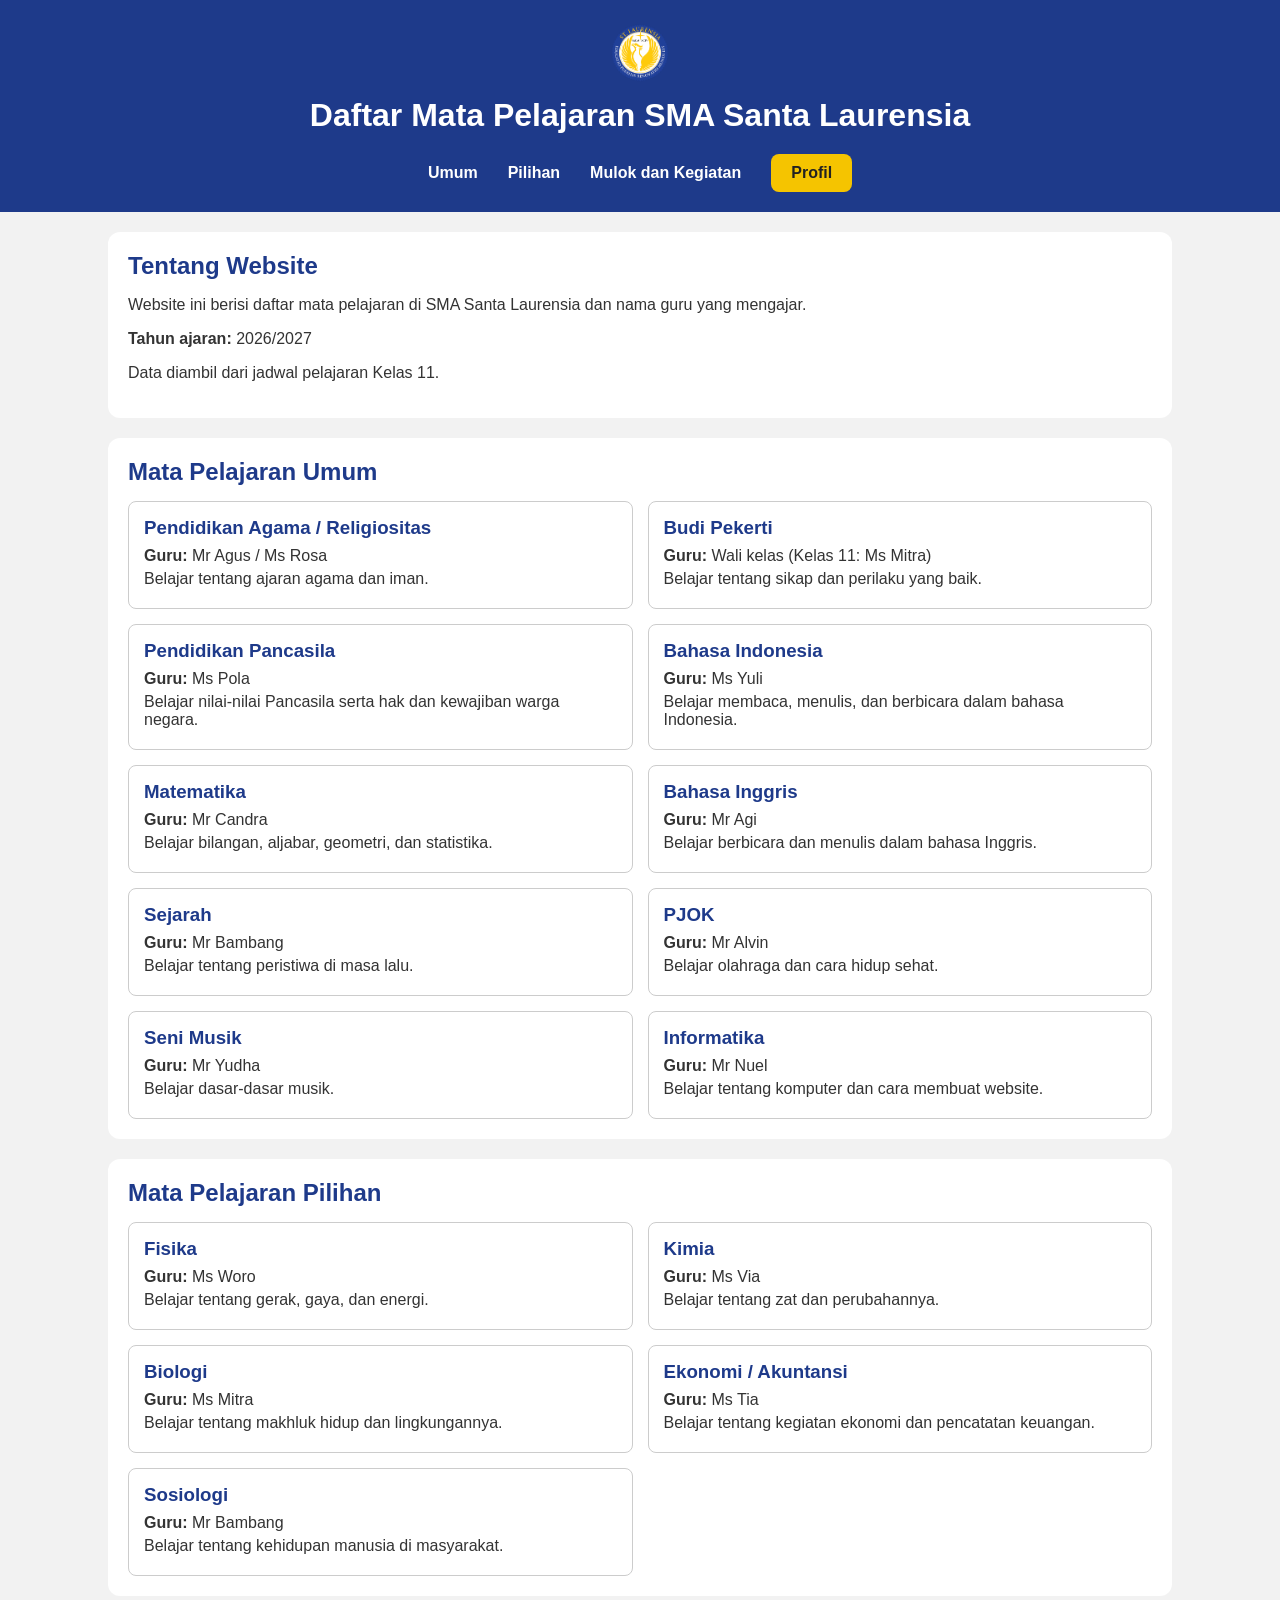
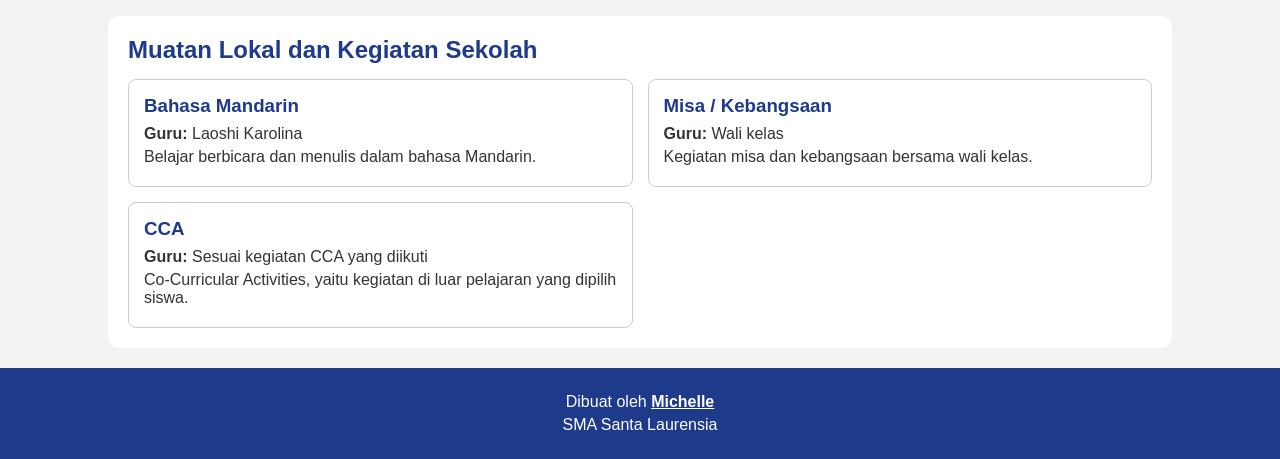
==== beranda.html @ 153747e9 "Halaman login dipisah dari isi website" ====
<!DOCTYPE html>
<html lang="id">
<head>
    <meta charset="UTF-8">
    <meta name="viewport" content="width=device-width, initial-scale=1.0">
    <title>Daftar Mata Pelajaran SMA Santa Laurensia</title>
    <link rel="icon" type="image/png" href="images/logo.png">
    <link rel="stylesheet" href="style.css">
</head>
<body>

    <header>
        <img src="images/logo.png" alt="Logo SMA Santa Laurensia" width="60" height="63">
        <h1>Daftar Mata Pelajaran SMA Santa Laurensia</h1>
        <nav>
            <a href="#umum">Umum</a>
            <a href="#pilihan">Pilihan</a>
            <a href="#kegiatan">Mulok dan Kegiatan</a>
            <a class="m-tombol" href="cv1.html">Profil</a>
        </nav>
    </header>

    <main>

        <section>
            <h2>Tentang Website</h2>
            <p>Website ini berisi daftar mata pelajaran di SMA Santa Laurensia dan nama guru yang mengajar.</p>
            <p><b>Tahun ajaran:</b> 2026/2027</p>
            <p>Data diambil dari jadwal pelajaran Kelas 11.</p>
        </section>

        <section id="umum">
            <h2>Mata Pelajaran Umum</h2>
            <div class="m-daftar">
                <div>
                    <h3>Pendidikan Agama / Religiositas</h3>
                    <p><b>Guru:</b> Mr Agus / Ms Rosa</p>
                    <p>Belajar tentang ajaran agama dan iman.</p>
                </div>
                <div>
                    <h3>Budi Pekerti</h3>
                    <p><b>Guru:</b> Wali kelas (Kelas 11: Ms Mitra)</p>
                    <p>Belajar tentang sikap dan perilaku yang baik.</p>
                </div>
                <div>
                    <h3>Pendidikan Pancasila</h3>
                    <p><b>Guru:</b> Ms Pola</p>
                    <p>Belajar nilai-nilai Pancasila serta hak dan kewajiban warga negara.</p>
                </div>
                <div>
                    <h3>Bahasa Indonesia</h3>
                    <p><b>Guru:</b> Ms Yuli</p>
                    <p>Belajar membaca, menulis, dan berbicara dalam bahasa Indonesia.</p>
                </div>
                <div>
                    <h3>Matematika</h3>
                    <p><b>Guru:</b> Mr Candra</p>
                    <p>Belajar bilangan, aljabar, geometri, dan statistika.</p>
                </div>
                <div>
                    <h3>Bahasa Inggris</h3>
                    <p><b>Guru:</b> Mr Agi</p>
                    <p>Belajar berbicara dan menulis dalam bahasa Inggris.</p>
                </div>
                <div>
                    <h3>Sejarah</h3>
                    <p><b>Guru:</b> Mr Bambang</p>
                    <p>Belajar tentang peristiwa di masa lalu.</p>
                </div>
                <div>
                    <h3>PJOK</h3>
                    <p><b>Guru:</b> Mr Alvin</p>
                    <p>Belajar olahraga dan cara hidup sehat.</p>
                </div>
                <div>
                    <h3>Seni Musik</h3>
                    <p><b>Guru:</b> Mr Yudha</p>
                    <p>Belajar dasar-dasar musik.</p>
                </div>
                <div>
                    <h3>Informatika</h3>
                    <p><b>Guru:</b> Mr Nuel</p>
                    <p>Belajar tentang komputer dan cara membuat website.</p>
                </div>
            </div>
        </section>

        <section id="pilihan">
            <h2>Mata Pelajaran Pilihan</h2>
            <div class="m-daftar">
                <div>
                    <h3>Fisika</h3>
                    <p><b>Guru:</b> Ms Woro</p>
                    <p>Belajar tentang gerak, gaya, dan energi.</p>
                </div>
                <div>
                    <h3>Kimia</h3>
                    <p><b>Guru:</b> Ms Via</p>
                    <p>Belajar tentang zat dan perubahannya.</p>
                </div>
                <div>
                    <h3>Biologi</h3>
                    <p><b>Guru:</b> Ms Mitra</p>
                    <p>Belajar tentang makhluk hidup dan lingkungannya.</p>
                </div>
                <div>
                    <h3>Ekonomi / Akuntansi</h3>
                    <p><b>Guru:</b> Ms Tia</p>
                    <p>Belajar tentang kegiatan ekonomi dan pencatatan keuangan.</p>
                </div>
                <div>
                    <h3>Sosiologi</h3>
                    <p><b>Guru:</b> Mr Bambang</p>
                    <p>Belajar tentang kehidupan manusia di masyarakat.</p>
                </div>
            </div>
        </section>

        <section id="kegiatan">
            <h2>Muatan Lokal dan Kegiatan Sekolah</h2>
            <div class="m-daftar">
                <div>
                    <h3>Bahasa Mandarin</h3>
                    <p><b>Guru:</b> Laoshi Karolina</p>
                    <p>Belajar berbicara dan menulis dalam bahasa Mandarin.</p>
                </div>
                <div>
                    <h3>Misa / Kebangsaan</h3>
                    <p><b>Guru:</b> Wali kelas</p>
                    <p>Kegiatan misa dan kebangsaan bersama wali kelas.</p>
                </div>
                <div>
                    <h3>CCA</h3>
                    <p><b>Guru:</b> Sesuai kegiatan CCA yang diikuti</p>
                    <p>Co-Curricular Activities, yaitu kegiatan di luar pelajaran yang dipilih siswa.</p>
                </div>
            </div>
        </section>

    </main>

    <footer>
        <p>Dibuat oleh <a href="cv1.html">Michelle</a></p>
        <p>SMA Santa Laurensia</p>
    </footer>

</body>
</html>
---- style.css ----
body {
    margin: 0;
    font-family: Arial, sans-serif;
    background-color: #f2f2f2;
    color: #333333;
}

header, footer {
    background-color: #1e3a8a;
    color: white;
    text-align: center;
    padding: 20px;
}

header h1 {
    font-size: 32px;
    margin: 10px 0 20px 0;
}

nav {
    display: flex;
    justify-content: center;
    align-items: center;
    gap: 30px;
}

nav a {
    color: white;
    font-weight: bold;
    text-decoration: none;
}

nav a:hover {
    color: #f5c400;
}

.m-tombol {
    display: block;
    background-color: #f5c400;
    color: #222222;
    font-weight: bold;
    text-align: center;
    text-decoration: none;
    padding: 10px 20px;
    border-radius: 8px;
}

.m-tombol:hover {
    background-color: #dba800;
    color: #222222;
}

main section {
    background-color: white;
    width: 80%;
    margin: 20px auto;
    padding: 20px;
    border-radius: 12px;
}

section h2 {
    color: #1e3a8a;
    margin: 0 0 15px 0;
}

.m-daftar {
    display: grid;
    grid-template-columns: 1fr 1fr;
    gap: 15px;
}

.m-daftar div {
    border: 1px solid #cccccc;
    border-radius: 8px;
    padding: 15px;
}

.m-daftar h3 {
    color: #1e3a8a;
    margin: 0 0 8px 0;
}

.m-daftar p {
    margin: 5px 0;
}

footer p {
    margin: 5px 0;
}

footer a {
    color: white;
    font-weight: bold;
}

.m-masuk {
    padding: 120px 0;
}

.m-login {
    background-color: white;
    width: 340px;
    margin: 0 auto;
    padding: 30px;
    border: 1px solid #cccccc;
    border-radius: 12px;
}

.m-login img {
    display: block;
    margin: 0 auto;
}

.m-login h2 {
    text-align: center;
    margin: 10px 0 20px 0;
}

.m-login p {
    font-weight: bold;
    margin: 15px 0 5px 0;
}

.m-login input {
    width: 93%;
    padding: 10px 3%;
    border: 1px solid #cccccc;
    border-radius: 8px;
    font-size: 15px;
}

.m-login .m-ingat {
    display: flex;
    align-items: center;
    gap: 8px;
    font-weight: normal;
    margin: 15px 0 20px 0;
}

.m-ingat input {
    width: 16px;
    height: 16px;
    margin: 0;
    padding: 0;
}

@media (max-width: 700px) {
    header h1 {
        font-size: 24px;
    }

    nav {
        display: grid;
        gap: 12px;
    }

    .m-daftar {
        grid-template-columns: 1fr;
    }

    .m-masuk {
        padding: 60px 0;
    }

    .m-login {
        width: 75%;
    }
}
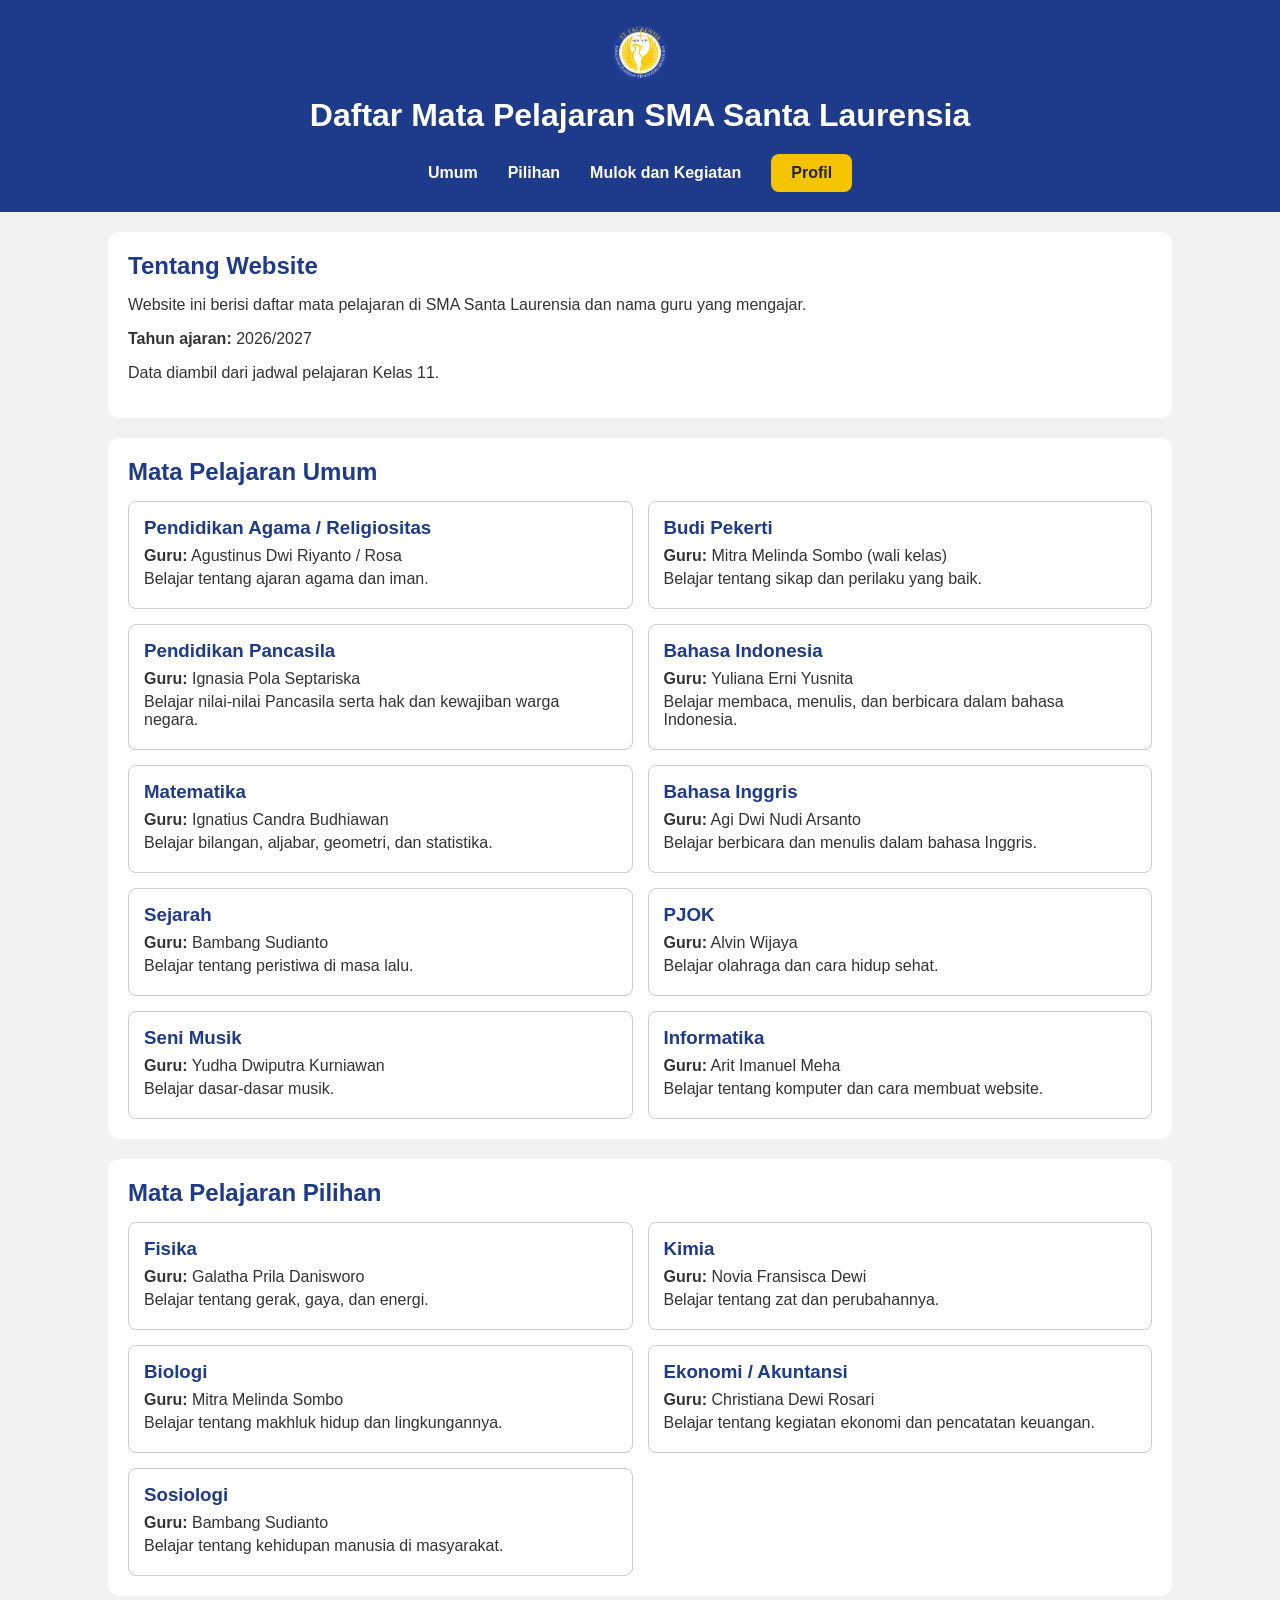
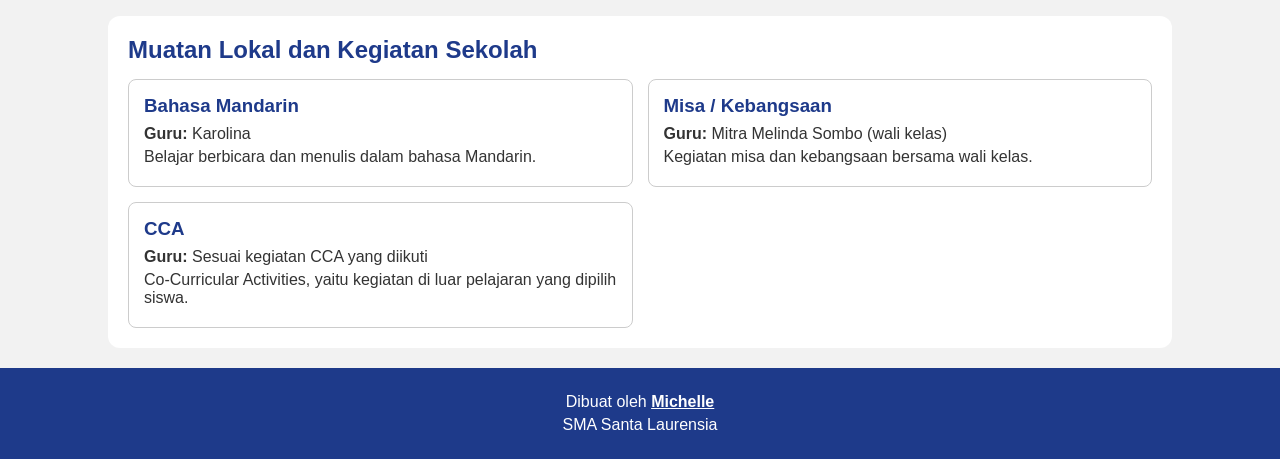
==== commit 89543700: "Nama guru lengkap" ====
--- a/beranda.html
+++ b/beranda.html
@@ -4,19 +4,19 @@
     <meta charset="UTF-8">
     <meta name="viewport" content="width=device-width, initial-scale=1.0">
     <title>Daftar Mata Pelajaran SMA Santa Laurensia</title>
-    <link rel="icon" type="image/png" href="images/logo.png">
+    <link rel="icon" type="image/png" href="logo.png">
     <link rel="stylesheet" href="style.css">
 </head>
 <body>
 
     <header>
-        <img src="images/logo.png" alt="Logo SMA Santa Laurensia" width="60" height="63">
+        <img src="logo.png" alt="Logo SMA Santa Laurensia" width="60" height="63">
         <h1>Daftar Mata Pelajaran SMA Santa Laurensia</h1>
         <nav>
-            <a href="#umum">Umum</a>
-            <a href="#pilihan">Pilihan</a>
-            <a href="#kegiatan">Mulok dan Kegiatan</a>
-            <a class="m-tombol" href="cv1.html">Profil</a>
+            <a href="#michelle-umum">Umum</a>
+            <a href="#michelle-pilihan">Pilihan</a>
+            <a href="#michelle-kegiatan">Mulok dan Kegiatan</a>
+            <a class="michelle-tombol" href="cv1.html">Profil</a>
         </nav>
     </header>
 
@@ -29,104 +29,104 @@
             <p>Data diambil dari jadwal pelajaran Kelas 11.</p>
         </section>
 
-        <section id="umum">
+        <section id="michelle-umum">
             <h2>Mata Pelajaran Umum</h2>
-            <div class="m-daftar">
+            <div class="michelle-daftar">
                 <div>
                     <h3>Pendidikan Agama / Religiositas</h3>
-                    <p><b>Guru:</b> Mr Agus / Ms Rosa</p>
+                    <p><b>Guru:</b> Agustinus Dwi Riyanto / Rosa</p>
                     <p>Belajar tentang ajaran agama dan iman.</p>
                 </div>
                 <div>
                     <h3>Budi Pekerti</h3>
-                    <p><b>Guru:</b> Wali kelas (Kelas 11: Ms Mitra)</p>
+                    <p><b>Guru:</b> Mitra Melinda Sombo (wali kelas)</p>
                     <p>Belajar tentang sikap dan perilaku yang baik.</p>
                 </div>
                 <div>
                     <h3>Pendidikan Pancasila</h3>
-                    <p><b>Guru:</b> Ms Pola</p>
+                    <p><b>Guru:</b> Ignasia Pola Septariska</p>
                     <p>Belajar nilai-nilai Pancasila serta hak dan kewajiban warga negara.</p>
                 </div>
                 <div>
                     <h3>Bahasa Indonesia</h3>
-                    <p><b>Guru:</b> Ms Yuli</p>
+                    <p><b>Guru:</b> Yuliana Erni Yusnita</p>
                     <p>Belajar membaca, menulis, dan berbicara dalam bahasa Indonesia.</p>
                 </div>
                 <div>
                     <h3>Matematika</h3>
-                    <p><b>Guru:</b> Mr Candra</p>
+                    <p><b>Guru:</b> Ignatius Candra Budhiawan</p>
                     <p>Belajar bilangan, aljabar, geometri, dan statistika.</p>
                 </div>
                 <div>
                     <h3>Bahasa Inggris</h3>
-                    <p><b>Guru:</b> Mr Agi</p>
+                    <p><b>Guru:</b> Agi Dwi Nudi Arsanto</p>
                     <p>Belajar berbicara dan menulis dalam bahasa Inggris.</p>
                 </div>
                 <div>
                     <h3>Sejarah</h3>
-                    <p><b>Guru:</b> Mr Bambang</p>
+                    <p><b>Guru:</b> Bambang Sudianto</p>
                     <p>Belajar tentang peristiwa di masa lalu.</p>
                 </div>
                 <div>
                     <h3>PJOK</h3>
-                    <p><b>Guru:</b> Mr Alvin</p>
+                    <p><b>Guru:</b> Alvin Wijaya</p>
                     <p>Belajar olahraga dan cara hidup sehat.</p>
                 </div>
                 <div>
                     <h3>Seni Musik</h3>
-                    <p><b>Guru:</b> Mr Yudha</p>
+                    <p><b>Guru:</b> Yudha Dwiputra Kurniawan</p>
                     <p>Belajar dasar-dasar musik.</p>
                 </div>
                 <div>
                     <h3>Informatika</h3>
-                    <p><b>Guru:</b> Mr Nuel</p>
+                    <p><b>Guru:</b> Arit Imanuel Meha</p>
                     <p>Belajar tentang komputer dan cara membuat website.</p>
                 </div>
             </div>
         </section>
 
-        <section id="pilihan">
+        <section id="michelle-pilihan">
             <h2>Mata Pelajaran Pilihan</h2>
-            <div class="m-daftar">
+            <div class="michelle-daftar">
                 <div>
                     <h3>Fisika</h3>
-                    <p><b>Guru:</b> Ms Woro</p>
+                    <p><b>Guru:</b> Galatha Prila Danisworo</p>
                     <p>Belajar tentang gerak, gaya, dan energi.</p>
                 </div>
                 <div>
                     <h3>Kimia</h3>
-                    <p><b>Guru:</b> Ms Via</p>
+                    <p><b>Guru:</b> Novia Fransisca Dewi</p>
                     <p>Belajar tentang zat dan perubahannya.</p>
                 </div>
                 <div>
                     <h3>Biologi</h3>
-                    <p><b>Guru:</b> Ms Mitra</p>
+                    <p><b>Guru:</b> Mitra Melinda Sombo</p>
                     <p>Belajar tentang makhluk hidup dan lingkungannya.</p>
                 </div>
                 <div>
                     <h3>Ekonomi / Akuntansi</h3>
-                    <p><b>Guru:</b> Ms Tia</p>
+                    <p><b>Guru:</b> Christiana Dewi Rosari</p>
                     <p>Belajar tentang kegiatan ekonomi dan pencatatan keuangan.</p>
                 </div>
                 <div>
                     <h3>Sosiologi</h3>
-                    <p><b>Guru:</b> Mr Bambang</p>
+                    <p><b>Guru:</b> Bambang Sudianto</p>
                     <p>Belajar tentang kehidupan manusia di masyarakat.</p>
                 </div>
             </div>
         </section>
 
-        <section id="kegiatan">
+        <section id="michelle-kegiatan">
             <h2>Muatan Lokal dan Kegiatan Sekolah</h2>
-            <div class="m-daftar">
+            <div class="michelle-daftar">
                 <div>
                     <h3>Bahasa Mandarin</h3>
-                    <p><b>Guru:</b> Laoshi Karolina</p>
+                    <p><b>Guru:</b> Karolina</p>
                     <p>Belajar berbicara dan menulis dalam bahasa Mandarin.</p>
                 </div>
                 <div>
                     <h3>Misa / Kebangsaan</h3>
-                    <p><b>Guru:</b> Wali kelas</p>
+                    <p><b>Guru:</b> Mitra Melinda Sombo (wali kelas)</p>
                     <p>Kegiatan misa dan kebangsaan bersama wali kelas.</p>
                 </div>
                 <div>
--- a/style.css
+++ b/style.css
@@ -34,7 +34,7 @@
     color: #f5c400;
 }
 
-.m-tombol {
+.michelle-tombol {
     display: block;
     background-color: #f5c400;
     color: #222222;
@@ -45,7 +45,7 @@
     border-radius: 8px;
 }
 
-.m-tombol:hover {
+.michelle-tombol:hover {
     background-color: #dba800;
     color: #222222;
 }
@@ -63,24 +63,24 @@
     margin: 0 0 15px 0;
 }
 
-.m-daftar {
+.michelle-daftar {
     display: grid;
     grid-template-columns: 1fr 1fr;
     gap: 15px;
 }
 
-.m-daftar div {
+.michelle-daftar div {
     border: 1px solid #cccccc;
     border-radius: 8px;
     padding: 15px;
 }
 
-.m-daftar h3 {
+.michelle-daftar h3 {
     color: #1e3a8a;
     margin: 0 0 8px 0;
 }
 
-.m-daftar p {
+.michelle-daftar p {
     margin: 5px 0;
 }
 
@@ -93,11 +93,11 @@
     font-weight: bold;
 }
 
-.m-masuk {
+.michelle-masuk {
     padding: 120px 0;
 }
 
-.m-login {
+.michelle-login {
     background-color: white;
     width: 340px;
     margin: 0 auto;
@@ -106,22 +106,22 @@
     border-radius: 12px;
 }
 
-.m-login img {
+.michelle-login img {
     display: block;
     margin: 0 auto;
 }
 
-.m-login h2 {
+.michelle-login h2 {
     text-align: center;
     margin: 10px 0 20px 0;
 }
 
-.m-login p {
+.michelle-login p {
     font-weight: bold;
     margin: 15px 0 5px 0;
 }
 
-.m-login input {
+.michelle-login input {
     width: 93%;
     padding: 10px 3%;
     border: 1px solid #cccccc;
@@ -129,7 +129,7 @@
     font-size: 15px;
 }
 
-.m-login .m-ingat {
+.michelle-login .michelle-ingat {
     display: flex;
     align-items: center;
     gap: 8px;
@@ -137,7 +137,7 @@
     margin: 15px 0 20px 0;
 }
 
-.m-ingat input {
+.michelle-ingat input {
     width: 16px;
     height: 16px;
     margin: 0;
@@ -154,15 +154,15 @@
         gap: 12px;
     }
 
-    .m-daftar {
+    .michelle-daftar {
         grid-template-columns: 1fr;
     }
 
-    .m-masuk {
+    .michelle-masuk {
         padding: 60px 0;
     }
 
-    .m-login {
+    .michelle-login {
         width: 75%;
     }
 }
